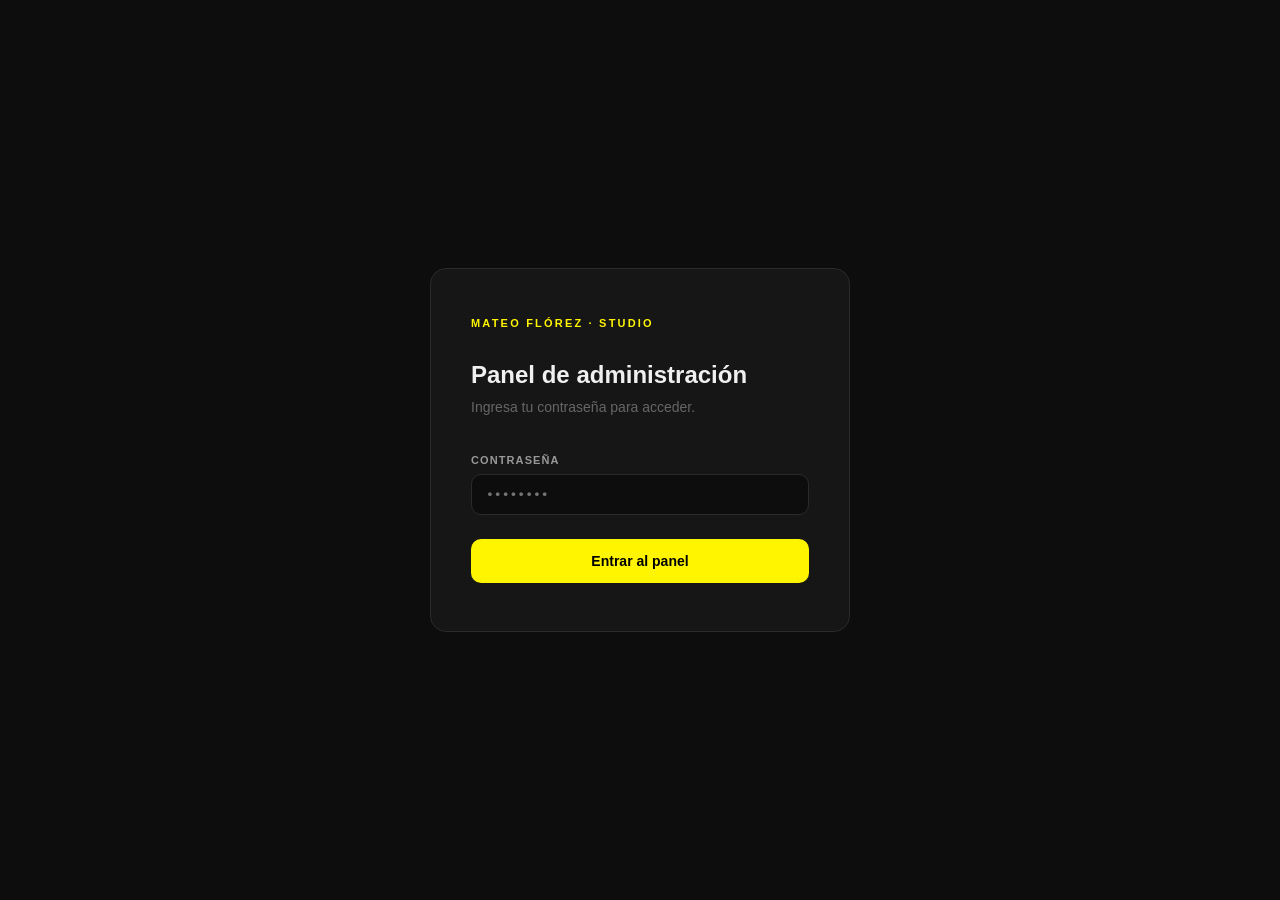
==== admin.html @ 08ffadc4 "agregar panel de administración" ====
<!DOCTYPE html>
<html lang="es">
<head>
  <meta charset="UTF-8" />
  <meta name="viewport" content="width=device-width, initial-scale=1.0" />
  <title>Panel — Mateo Flórez</title>
  <style>
    /* =============================================
       VARIABLES Y RESET
    ============================================= */
    :root {
      --bg: #0d0d0d;
      --surface: #161616;
      --surface2: #1e1e1e;
      --border: #2a2a2a;
      --accent: #fff500;
      --accent-dim: rgba(255, 245, 0, 0.12);
      --text: #f0f0f0;
      --text-muted: #666;
      --text-dim: #999;
      --danger: #ff4444;
      --danger-dim: rgba(255, 68, 68, 0.12);
      --success: #44ff88;
      --success-dim: rgba(68, 255, 136, 0.12);
      --radius: 10px;
      --font: 'DM Sans', sans-serif;
      --mono: 'DM Mono', monospace;
    }

    * { margin: 0; padding: 0; box-sizing: border-box; }

    body {
      background: var(--bg);
      color: var(--text);
      font-family: var(--font);
      font-size: 14px;
      min-height: 100vh;
    }

    @import url('https://fonts.googleapis.com/css2?family=DM+Sans:wght@300;400;500;600&family=DM+Mono:wght@400;500&display=swap');

    /* =============================================
       PANTALLA DE LOGIN
    ============================================= */
    #loginScreen {
      display: flex;
      align-items: center;
      justify-content: center;
      min-height: 100vh;
      padding: 24px;
    }

    .login-box {
      background: var(--surface);
      border: 1px solid var(--border);
      border-radius: 16px;
      padding: 48px 40px;
      width: 100%;
      max-width: 420px;
    }

    .login-logo {
      font-size: 11px;
      font-weight: 600;
      letter-spacing: 0.2em;
      text-transform: uppercase;
      color: var(--accent);
      margin-bottom: 32px;
    }

    .login-title {
      font-size: 24px;
      font-weight: 600;
      margin-bottom: 8px;
    }

    .login-sub {
      color: var(--text-muted);
      margin-bottom: 36px;
      line-height: 1.5;
    }

    .field {
      margin-bottom: 16px;
    }

    .field label {
      display: block;
      font-size: 11px;
      font-weight: 600;
      letter-spacing: 0.1em;
      text-transform: uppercase;
      color: var(--text-dim);
      margin-bottom: 8px;
    }

    .field input {
      width: 100%;
      background: var(--bg);
      border: 1px solid var(--border);
      border-radius: var(--radius);
      padding: 12px 14px;
      color: var(--text);
      font-family: var(--mono);
      font-size: 13px;
      outline: none;
      transition: border-color 0.2s;
    }

    .field input:focus {
      border-color: var(--accent);
    }

    .field-hint {
      font-size: 11px;
      color: var(--text-muted);
      margin-top: 6px;
      line-height: 1.5;
    }

    .btn-primary {
      width: 100%;
      background: var(--accent);
      color: #000;
      border: none;
      border-radius: var(--radius);
      padding: 14px;
      font-family: var(--font);
      font-size: 14px;
      font-weight: 600;
      cursor: pointer;
      margin-top: 8px;
      transition: opacity 0.2s;
    }

    .btn-primary:hover { opacity: 0.85; }

    .login-error {
      color: var(--danger);
      font-size: 12px;
      margin-top: 12px;
      display: none;
    }

    /* =============================================
       PANEL PRINCIPAL
    ============================================= */
    #adminPanel { display: none; }

    .topbar {
      position: sticky;
      top: 0;
      z-index: 100;
      background: rgba(13, 13, 13, 0.95);
      backdrop-filter: blur(12px);
      border-bottom: 1px solid var(--border);
      padding: 0 32px;
      height: 56px;
      display: flex;
      align-items: center;
      justify-content: space-between;
    }

    .topbar-left {
      display: flex;
      align-items: center;
      gap: 16px;
    }

    .topbar-logo {
      font-size: 11px;
      font-weight: 600;
      letter-spacing: 0.15em;
      text-transform: uppercase;
      color: var(--accent);
    }

    .topbar-sep {
      width: 1px;
      height: 16px;
      background: var(--border);
    }

    .topbar-title {
      font-size: 13px;
      color: var(--text-dim);
    }

    .topbar-right {
      display: flex;
      align-items: center;
      gap: 12px;
    }

    .btn-save {
      background: var(--accent);
      color: #000;
      border: none;
      border-radius: 8px;
      padding: 8px 20px;
      font-family: var(--font);
      font-size: 13px;
      font-weight: 600;
      cursor: pointer;
      transition: opacity 0.2s;
      display: flex;
      align-items: center;
      gap: 8px;
    }

    .btn-save:hover { opacity: 0.85; }
    .btn-save:disabled { opacity: 0.4; cursor: not-allowed; }

    .btn-logout {
      background: none;
      border: 1px solid var(--border);
      border-radius: 8px;
      padding: 8px 14px;
      color: var(--text-muted);
      font-family: var(--font);
      font-size: 13px;
      cursor: pointer;
      transition: all 0.2s;
    }

    .btn-logout:hover {
      border-color: var(--danger);
      color: var(--danger);
    }

    /* =============================================
       LAYOUT DEL PANEL
    ============================================= */
    .panel-layout {
      display: grid;
      grid-template-columns: 220px 1fr;
      min-height: calc(100vh - 56px);
    }

    /* Sidebar */
    .sidebar {
      border-right: 1px solid var(--border);
      padding: 24px 16px;
      position: sticky;
      top: 56px;
      height: calc(100vh - 56px);
      overflow-y: auto;
    }

    .sidebar-section {
      font-size: 10px;
      font-weight: 600;
      letter-spacing: 0.15em;
      text-transform: uppercase;
      color: var(--text-muted);
      padding: 0 12px;
      margin-bottom: 8px;
      margin-top: 24px;
    }

    .sidebar-section:first-child { margin-top: 0; }

    .nav-item {
      display: flex;
      align-items: center;
      gap: 10px;
      padding: 10px 12px;
      border-radius: 8px;
      cursor: pointer;
      color: var(--text-dim);
      font-size: 13px;
      font-weight: 500;
      transition: all 0.15s;
      border: none;
      background: none;
      width: 100%;
      text-align: left;
    }

    .nav-item:hover {
      background: var(--surface2);
      color: var(--text);
    }

    .nav-item.active {
      background: var(--accent-dim);
      color: var(--accent);
    }

    .nav-icon { font-size: 15px; }

    .nav-badge {
      margin-left: auto;
      background: var(--surface2);
      border-radius: 20px;
      padding: 2px 8px;
      font-size: 11px;
      font-family: var(--mono);
      color: var(--text-muted);
    }

    .nav-item.active .nav-badge {
      background: var(--accent-dim);
      color: var(--accent);
    }

    /* Content area */
    .content {
      padding: 32px;
      max-width: 860px;
    }

    /* =============================================
       SECCIONES
    ============================================= */
    .section { display: none; }
    .section.active { display: block; }

    .section-header {
      margin-bottom: 28px;
    }

    .section-title {
      font-size: 22px;
      font-weight: 600;
      margin-bottom: 6px;
    }

    .section-desc {
      color: var(--text-muted);
      line-height: 1.5;
    }

    /* =============================================
       CARDS DE ITEMS
    ============================================= */
    .items-list {
      display: flex;
      flex-direction: column;
      gap: 12px;
      margin-bottom: 20px;
    }

    .item-card {
      background: var(--surface);
      border: 1px solid var(--border);
      border-radius: var(--radius);
      padding: 20px;
      transition: border-color 0.2s;
    }

    .item-card:hover { border-color: #3a3a3a; }

    .item-card-header {
      display: flex;
      align-items: flex-start;
      justify-content: space-between;
      gap: 16px;
      margin-bottom: 16px;
    }

    .item-card-title {
      font-size: 15px;
      font-weight: 600;
    }

    .item-card-sub {
      font-size: 12px;
      color: var(--text-muted);
      margin-top: 3px;
    }

    .item-actions {
      display: flex;
      gap: 8px;
      flex-shrink: 0;
    }

    .btn-edit, .btn-delete {
      border: none;
      border-radius: 6px;
      padding: 6px 12px;
      font-family: var(--font);
      font-size: 12px;
      font-weight: 500;
      cursor: pointer;
      transition: all 0.15s;
    }

    .btn-edit {
      background: var(--surface2);
      color: var(--text-dim);
    }

    .btn-edit:hover {
      background: var(--accent-dim);
      color: var(--accent);
    }

    .btn-delete {
      background: var(--surface2);
      color: var(--text-muted);
    }

    .btn-delete:hover {
      background: var(--danger-dim);
      color: var(--danger);
    }

    /* Formulario inline de edición */
    .item-form {
      display: none;
      flex-direction: column;
      gap: 12px;
      padding-top: 16px;
      border-top: 1px solid var(--border);
    }

    .item-form.open { display: flex; }

    .form-row {
      display: grid;
      grid-template-columns: 1fr 1fr;
      gap: 12px;
    }

    .form-field {
      display: flex;
      flex-direction: column;
      gap: 6px;
    }

    .form-field label {
      font-size: 11px;
      font-weight: 600;
      letter-spacing: 0.08em;
      text-transform: uppercase;
      color: var(--text-muted);
    }

    .form-field input,
    .form-field textarea {
      background: var(--bg);
      border: 1px solid var(--border);
      border-radius: 8px;
      padding: 10px 12px;
      color: var(--text);
      font-family: var(--font);
      font-size: 13px;
      outline: none;
      transition: border-color 0.2s;
      resize: vertical;
    }

    .form-field input:focus,
    .form-field textarea:focus {
      border-color: var(--accent);
    }

    .form-field textarea { min-height: 80px; }

    .form-field.full { grid-column: 1 / -1; }

    .form-actions {
      display: flex;
      gap: 8px;
      justify-content: flex-end;
    }

    .btn-confirm {
      background: var(--accent);
      color: #000;
      border: none;
      border-radius: 8px;
      padding: 8px 16px;
      font-family: var(--font);
      font-size: 13px;
      font-weight: 600;
      cursor: pointer;
    }

    .btn-cancel {
      background: var(--surface2);
      color: var(--text-dim);
      border: none;
      border-radius: 8px;
      padding: 8px 16px;
      font-family: var(--font);
      font-size: 13px;
      cursor: pointer;
    }

    /* Botón agregar nuevo */
    .btn-add {
      display: flex;
      align-items: center;
      gap: 8px;
      background: none;
      border: 1px dashed var(--border);
      border-radius: var(--radius);
      padding: 14px 20px;
      color: var(--text-muted);
      font-family: var(--font);
      font-size: 13px;
      font-weight: 500;
      cursor: pointer;
      width: 100%;
      transition: all 0.2s;
    }

    .btn-add:hover {
      border-color: var(--accent);
      color: var(--accent);
      background: var(--accent-dim);
    }

    /* =============================================
       SECCIÓN REDES SOCIALES
    ============================================= */
    .redes-grid {
      display: flex;
      flex-direction: column;
      gap: 12px;
    }

    .red-item {
      background: var(--surface);
      border: 1px solid var(--border);
      border-radius: var(--radius);
      padding: 16px 20px;
      display: flex;
      align-items: center;
      gap: 16px;
    }

    .red-icon {
      width: 36px;
      height: 36px;
      border-radius: 8px;
      background: var(--surface2);
      display: flex;
      align-items: center;
      justify-content: center;
      font-size: 16px;
      flex-shrink: 0;
    }

    .red-label {
      font-size: 13px;
      font-weight: 600;
      min-width: 100px;
    }

    .red-input {
      flex: 1;
      background: var(--bg);
      border: 1px solid var(--border);
      border-radius: 8px;
      padding: 10px 12px;
      color: var(--text);
      font-family: var(--mono);
      font-size: 12px;
      outline: none;
      transition: border-color 0.2s;
    }

    .red-input:focus { border-color: var(--accent); }

    .red-status {
      width: 8px;
      height: 8px;
      border-radius: 50%;
      background: var(--border);
      flex-shrink: 0;
      transition: background 0.2s;
    }

    .red-status.active { background: var(--success); }

    /* =============================================
       TOAST DE NOTIFICACIONES
    ============================================= */
    .toast {
      position: fixed;
      bottom: 32px;
      right: 32px;
      background: var(--surface);
      border: 1px solid var(--border);
      border-radius: var(--radius);
      padding: 14px 20px;
      font-size: 13px;
      font-weight: 500;
      display: flex;
      align-items: center;
      gap: 10px;
      z-index: 1000;
      transform: translateY(80px);
      opacity: 0;
      transition: all 0.3s cubic-bezier(0.34, 1.56, 0.64, 1);
      max-width: 320px;
    }

    .toast.show {
      transform: translateY(0);
      opacity: 1;
    }

    .toast.success { border-color: var(--success); color: var(--success); }
    .toast.error { border-color: var(--danger); color: var(--danger); }
    .toast.loading { border-color: var(--accent); color: var(--accent); }

    /* =============================================
       ESTADO VACÍO
    ============================================= */
    .empty-state {
      text-align: center;
      padding: 48px 24px;
      color: var(--text-muted);
    }

    .empty-icon { font-size: 32px; margin-bottom: 12px; }
    .empty-text { font-size: 14px; }

    /* =============================================
       TAGS INPUT
    ============================================= */
    .tags-hint {
      font-size: 11px;
      color: var(--text-muted);
      margin-top: 4px;
    }

    /* Destacado toggle */
    .toggle-row {
      display: flex;
      align-items: center;
      gap: 10px;
      font-size: 13px;
      color: var(--text-dim);
    }

    .toggle {
      appearance: none;
      width: 36px;
      height: 20px;
      background: var(--surface2);
      border-radius: 20px;
      cursor: pointer;
      position: relative;
      transition: background 0.2s;
      border: 1px solid var(--border);
    }

    .toggle::after {
      content: '';
      position: absolute;
      width: 14px;
      height: 14px;
      background: var(--text-muted);
      border-radius: 50%;
      top: 2px;
      left: 2px;
      transition: all 0.2s;
    }

    .toggle:checked {
      background: var(--accent-dim);
      border-color: var(--accent);
    }

    .toggle:checked::after {
      left: 18px;
      background: var(--accent);
    }
  </style>
</head>
<body>

<!-- =============================================
     PANTALLA DE LOGIN
============================================= -->
<div id="loginScreen">
  <div class="login-box">
    <div class="login-logo">Mateo Flórez · Studio</div>
    <h1 class="login-title">Panel de administración</h1>
    <p class="login-sub">Ingresa tu contraseña para acceder.</p>

    <div class="field">
      <label>Contraseña</label>
      <input type="password" id="inputPassword" placeholder="••••••••" onkeydown="if(event.key==='Enter') login()" />
    </div>


    <button class="btn-primary" onclick="login()">Entrar al panel</button>
    <p class="login-error" id="loginError">Contraseña incorrecta. Intenta de nuevo.</p>
  </div>
</div>

<!-- =============================================
     PANEL PRINCIPAL
============================================= -->
<div id="adminPanel">

  <!-- Topbar -->
  <div class="topbar">
    <div class="topbar-left">
      <span class="topbar-logo">MF · Admin</span>
      <div class="topbar-sep"></div>
      <span class="topbar-title">Panel de edición</span>
    </div>
    <div class="topbar-right">
      <button class="btn-save" id="btnSave" onclick="guardarCambios()">
        <span>💾</span> Publicar cambios
      </button>
      <button class="btn-logout" onclick="mostrarCambiarPassword()" style="border-color:var(--border);">🔑 Contraseña</button>
      <button class="btn-logout" onclick="logout()">Salir</button>
    </div>
  </div>

  <!-- Layout -->
  <div class="panel-layout">

    <!-- Sidebar -->
    <nav class="sidebar">
      <div class="sidebar-section">Contenido</div>
      <button class="nav-item active" onclick="cambiarSeccion('videos', this)">
        <span class="nav-icon">🎬</span>
        Videos
        <span class="nav-badge" id="badge-videos">0</span>
      </button>
      <button class="nav-item" onclick="cambiarSeccion('experiencia', this)">
        <span class="nav-icon">🏢</span>
        Experiencia
        <span class="nav-badge" id="badge-experiencia">0</span>
      </button>
      <button class="nav-item" onclick="cambiarSeccion('testimonios', this)">
        <span class="nav-icon">💬</span>
        Testimonios
        <span class="nav-badge" id="badge-testimonios">0</span>
      </button>

      <div class="sidebar-section">Contacto</div>
      <button class="nav-item" onclick="cambiarSeccion('redes', this)">
        <span class="nav-icon">🔗</span>
        Redes sociales
      </button>
    </nav>

    <!-- Contenido -->
    <main class="content">

      <!-- ==================== VIDEOS ==================== -->
      <div class="section active" id="sec-videos">
        <div class="section-header">
          <h2 class="section-title">Videos del portafolio</h2>
          <p class="section-desc">Agrega o edita los proyectos que aparecen en tu portafolio. Necesitas el ID del video en Vimeo (los números al final de la URL).</p>
        </div>

        <div class="items-list" id="list-videos"></div>

        <button class="btn-add" onclick="agregarVideo()">
          <span>＋</span> Agregar video
        </button>
      </div>

      <!-- ==================== EXPERIENCIA ==================== -->
      <div class="section" id="sec-experiencia">
        <div class="section-header">
          <h2 class="section-title">Trayectoria</h2>
          <p class="section-desc">Agrega, edita o elimina las empresas y proyectos con los que has trabajado.</p>
        </div>

        <div class="items-list" id="list-experiencia"></div>

        <button class="btn-add" onclick="agregarExperiencia()">
          <span>＋</span> Agregar empresa
        </button>
      </div>

      <!-- ==================== TESTIMONIOS ==================== -->
      <div class="section" id="sec-testimonios">
        <div class="section-header">
          <h2 class="section-title">Testimonios</h2>
          <p class="section-desc">Lo que dicen tus clientes y colaboradores sobre tu trabajo.</p>
        </div>

        <div class="items-list" id="list-testimonios"></div>

        <button class="btn-add" onclick="agregarTestimonio()">
          <span>＋</span> Agregar testimonio
        </button>
      </div>

      <!-- ==================== REDES ==================== -->
      <div class="section" id="sec-redes">
        <div class="section-header">
          <h2 class="section-title">Redes sociales</h2>
          <p class="section-desc">Pega la URL completa de cada red. Las que estén vacías no aparecerán en tu portafolio.</p>
        </div>

        <div class="redes-grid">
          <div class="red-item">
            <div class="red-icon">📱</div>
            <span class="red-label">WhatsApp</span>
            <input class="red-input" id="red-whatsapp" type="text" placeholder="https://wa.me/57..." oninput="actualizarEstadoRed(this)" />
            <div class="red-status" id="status-whatsapp"></div>
          </div>
          <div class="red-item">
            <div class="red-icon">✉️</div>
            <span class="red-label">Email</span>
            <input class="red-input" id="red-email" type="text" placeholder="tucorreo@gmail.com" oninput="actualizarEstadoRed(this)" />
            <div class="red-status" id="status-email"></div>
          </div>
          <div class="red-item">
            <div class="red-icon">📸</div>
            <span class="red-label">Instagram</span>
            <input class="red-input" id="red-instagram" type="text" placeholder="https://instagram.com/..." oninput="actualizarEstadoRed(this)" />
            <div class="red-status" id="status-instagram"></div>
          </div>
          <div class="red-item">
            <div class="red-icon">▶️</div>
            <span class="red-label">YouTube</span>
            <input class="red-input" id="red-youtube" type="text" placeholder="https://youtube.com/..." oninput="actualizarEstadoRed(this)" />
            <div class="red-status" id="status-youtube"></div>
          </div>
          <div class="red-item">
            <div class="red-icon">💼</div>
            <span class="red-label">LinkedIn</span>
            <input class="red-input" id="red-linkedin" type="text" placeholder="https://linkedin.com/in/..." oninput="actualizarEstadoRed(this)" />
            <div class="red-status" id="status-linkedin"></div>
          </div>
        </div>
      </div>

    </main>
  </div>
</div>

<!-- Toast de notificaciones -->
<div class="toast" id="toast"></div>

<script>
// ============================================================
// CONFIGURACIÓN
// ============================================================
const CONFIG = {
  repoOwner: 'rincongabrielgit ',     // Tu usuario de GitHub
  repoName:'MateoFlores.github.io',   // El nombre exacto de tu repositorio
  dataPath: 'data.json',          // Ruta del archivo dentro del repo
  // Token de GitHub — solo tú lo ves en el código
  githubToken: 'PEGA_TU_GITHUB_TOKEN_AQUI',
  // Contraseña maestra de emergencia — solo tú la sabes
  // Está hasheada: nunca aparece en texto plano
  masterHash: '324adeed26b9112913942a024e9e8df528a057eb5e8313fde74b4978fafaa342'
};
// ============================================================

// Contraseña inicial de Mateo — se reemplaza cuando él la cambia
// Esta es la contraseña genérica: forMoove
const PASS_INICIAL_HASH = 'b57295c27e1f1670f7f40a0a246fb0607b1a6e88b7e0c5e331b81a6c1fed3d0d';

// Estado en memoria
let datos = { videos: [], experiencia: [], testimonios: [], redes: {}, _config: {} };
let esMaster = false; // true si entró con la llave maestra

// ============================================================
// HASH — convierte una contraseña en un código irreversible
// Usamos SHA-256, el estándar de la industria.
// "irreversible" significa que del hash no puedes sacar
// la contraseña original — solo puedes comparar hashes.
// ============================================================
async function hashear(texto) {
  const encoder = new TextEncoder();
  const data = encoder.encode(texto);
  const hashBuffer = await crypto.subtle.digest('SHA-256', data);
  const hashArray = Array.from(new Uint8Array(hashBuffer));
  return hashArray.map(b => b.toString(16).padStart(2, '0')).join('');
}

// ============================================================
// LOGIN
// ============================================================
async function login() {
  const pass = document.getElementById('inputPassword').value;
  const error = document.getElementById('loginError');
  error.style.display = 'none';

  if (!pass) {
    error.textContent = 'Escribe tu contraseña.';
    error.style.display = 'block';
    return;
  }

  const hash = await hashear(pass);

  // ¿Es la contraseña maestra?
  if (hash === CONFIG.masterHash) {
    esMaster = true;
    entrarAlPanel();
    return;
  }

  // ¿Es la contraseña de Mateo?
  // Primero cargamos el data.json para ver si ya cambió su contraseña
  mostrarToast('Verificando...', 'loading');
  await cargarDatosParaLogin();

  const hashGuardado = datos._config?.passwordHash || PASS_INICIAL_HASH;

  if (hash === hashGuardado) {
    esMaster = false;
    entrarAlPanel();
  } else {
    mostrarToast('', '');
    error.textContent = 'Contraseña incorrecta.';
    error.style.display = 'block';
  }
}

function entrarAlPanel() {
  localStorage.setItem('admin_session', 'activa');
  document.getElementById('loginScreen').style.display = 'none';
  document.getElementById('adminPanel').style.display = 'block';

  // Si entró como master, mostrar indicador
  if (esMaster) {
    document.querySelector('.topbar-title').textContent = '⚡ Acceso maestro';
  }

  cargarDatos();
}

function logout() {
  localStorage.removeItem('admin_session');
  location.reload();
}

// Auto-login por sesión activa en el mismo navegador
window.addEventListener('DOMContentLoaded', async () => {
  const sesion = localStorage.getItem('admin_session');
  if (sesion === 'activa') {
    await cargarDatosParaLogin();
    entrarAlPanel();
  }
});

// ============================================================
// CAMBIAR CONTRASEÑA — disponible desde el panel
// ============================================================
function mostrarCambiarPassword() {
  const html = `
    <div style="position:fixed;inset:0;background:rgba(0,0,0,0.7);z-index:200;display:flex;align-items:center;justify-content:center;" id="modalPass">
      <div style="background:var(--surface);border:1px solid var(--border);border-radius:16px;padding:36px;width:100%;max-width:400px;">
        <h3 style="font-size:18px;font-weight:600;margin-bottom:8px;">Cambiar contraseña</h3>
        <p style="color:var(--text-muted);font-size:13px;margin-bottom:24px;">La nueva contraseña se guarda de forma segura en el repositorio.</p>
        <div class="field" style="margin-bottom:14px;">
          <label style="display:block;font-size:11px;font-weight:600;letter-spacing:0.1em;text-transform:uppercase;color:var(--text-dim);margin-bottom:8px;">Nueva contraseña</label>
          <input type="password" id="newPass1" style="width:100%;background:var(--bg);border:1px solid var(--border);border-radius:8px;padding:12px;color:var(--text);font-size:13px;outline:none;" placeholder="Mínimo 8 caracteres" />
        </div>
        <div class="field" style="margin-bottom:24px;">
          <label style="display:block;font-size:11px;font-weight:600;letter-spacing:0.1em;text-transform:uppercase;color:var(--text-dim);margin-bottom:8px;">Confirmar contraseña</label>
          <input type="password" id="newPass2" style="width:100%;background:var(--bg);border:1px solid var(--border);border-radius:8px;padding:12px;color:var(--text);font-size:13px;outline:none;" placeholder="Repite la contraseña" />
        </div>
        <div style="display:flex;gap:10px;justify-content:flex-end;">
          <button onclick="document.getElementById('modalPass').remove()" style="background:var(--surface2);color:var(--text-dim);border:none;border-radius:8px;padding:10px 16px;font-family:var(--font);font-size:13px;cursor:pointer;">Cancelar</button>
          <button onclick="confirmarCambioPassword()" style="background:var(--accent);color:#000;border:none;border-radius:8px;padding:10px 16px;font-family:var(--font);font-size:13px;font-weight:600;cursor:pointer;">Guardar contraseña</button>
        </div>
      </div>
    </div>
  `;
  document.body.insertAdjacentHTML('beforeend', html);
}

async function confirmarCambioPassword() {
  const p1 = document.getElementById('newPass1').value;
  const p2 = document.getElementById('newPass2').value;

  if (p1.length < 8) {
    mostrarToast('La contraseña debe tener al menos 8 caracteres', 'error');
    return;
  }

  if (p1 !== p2) {
    mostrarToast('Las contraseñas no coinciden', 'error');
    return;
  }

  const nuevoHash = await hashear(p1);
  datos._config = datos._config || {};
  datos._config.passwordHash = nuevoHash;

  document.getElementById('modalPass').remove();
  await guardarCambios();
  mostrarToast('✓ Contraseña actualizada correctamente', 'success');
}

// ============================================================
// CARGAR DATOS DESDE GITHUB
// ============================================================
async function fetchDatosGitHub() {
  const url = `https://api.github.com/repos/${CONFIG.repoOwner}/${CONFIG.repoName}/contents/${CONFIG.dataPath}`;
  const res = await fetch(url, {
    headers: {
      'Authorization': `Bearer ${CONFIG.githubToken}`,
      'Accept': 'application/vnd.github.v3+json'
    }
  });
  if (!res.ok) throw new Error('No se pudo cargar el archivo');
  const archivo = await res.json();
  const contenido = atob(archivo.content.replace(/\n/g, ''));
  return JSON.parse(contenido);
}

// Carga silenciosa para verificar contraseña en el login
async function cargarDatosParaLogin() {
  try {
    datos = await fetchDatosGitHub();
  } catch (e) {
    datos = { videos: [], experiencia: [], testimonios: [], redes: {}, _config: {} };
  }
}

async function cargarDatos() {
  mostrarToast('Cargando datos...', 'loading');
  try {
    datos = await fetchDatosGitHub();
    renderizarTodo();
    mostrarToast('Datos cargados', 'success');
  } catch (e) {
    mostrarToast('Error al cargar. Verifica la configuración del panel.', 'error');
  }
}

// ============================================================
// RENDERIZAR TODAS LAS SECCIONES
// ============================================================
function renderizarTodo() {
  renderizarVideos();
  renderizarExperiencia();
  renderizarTestimonios();
  renderizarRedes();
  actualizarBadges();
}

// ============================================================
// VIDEOS
// ============================================================
function renderizarVideos() {
  const lista = document.getElementById('list-videos');

  if (!datos.videos.length) {
    lista.innerHTML = '<div class="empty-state"><div class="empty-icon">🎬</div><div class="empty-text">Aún no hay videos. Agrega el primero.</div></div>';
    return;
  }

  lista.innerHTML = datos.videos.map((v, i) => `
    <div class="item-card" id="card-video-${i}">
      <div class="item-card-header">
        <div>
          <div class="item-card-title">${v.titulo || 'Sin título'}</div>
          <div class="item-card-sub">ID: ${v.id} · ${v.categoria} ${v.destacado ? '· ⭐ Destacado' : ''}</div>
        </div>
        <div class="item-actions">
          <button class="btn-edit" onclick="toggleFormVideo(${i})">Editar</button>
          <button class="btn-delete" onclick="eliminarVideo(${i})">Eliminar</button>
        </div>
      </div>
      <div class="item-form" id="form-video-${i}">
        <div class="form-row">
          <div class="form-field">
            <label>ID de Vimeo</label>
            <input type="text" value="${v.id}" onchange="datos.videos[${i}].id = this.value" placeholder="1190672192" />
          </div>
          <div class="form-field">
            <label>Categoría</label>
            <input type="text" value="${v.categoria}" onchange="datos.videos[${i}].categoria = this.value" placeholder="Reel · 2025" />
          </div>
        </div>
        <div class="form-field full">
          <label>Título</label>
          <input type="text" value="${v.titulo}" onchange="datos.videos[${i}].titulo = this.value; actualizarTituloCard('video', ${i}, this.value)" placeholder="Demo — Trabajos Audiovisuales" />
        </div>
        <div class="form-field full">
          <label>URL de la imagen de portada (Cover)</label>
          <input type="text" value="${v.coverUrl || ''}" onchange="datos.videos[${i}].coverUrl = this.value" placeholder="https://i.vimeocdn.com/..." />
        </div>
        <div class="toggle-row">
          <input type="checkbox" class="toggle" ${v.destacado ? 'checked' : ''} onchange="datos.videos[${i}].destacado = this.checked" />
          Video destacado (aparece más grande en la grilla)
        </div>
        <div class="form-actions">
          <button class="btn-cancel" onclick="toggleFormVideo(${i})">Cerrar</button>
        </div>
      </div>
    </div>
  `).join('');
}

function toggleFormVideo(i) {
  document.getElementById(`form-video-${i}`).classList.toggle('open');
}

function agregarVideo() {
  datos.videos.push({
    id: '',
    titulo: 'Nuevo video',
    categoria: '',
    coverUrl: '',
    destacado: false
  });
  renderizarVideos();
  actualizarBadges();
  // Abrir el form del nuevo directamente
  setTimeout(() => toggleFormVideo(datos.videos.length - 1), 50);
}

function eliminarVideo(i) {
  if (!confirm(`¿Eliminar "${datos.videos[i].titulo}"?`)) return;
  datos.videos.splice(i, 1);
  renderizarVideos();
  actualizarBadges();
}

// ============================================================
// EXPERIENCIA
// ============================================================
function renderizarExperiencia() {
  const lista = document.getElementById('list-experiencia');

  if (!datos.experiencia.length) {
    lista.innerHTML = '<div class="empty-state"><div class="empty-icon">🏢</div><div class="empty-text">Aún no hay empresas. Agrega la primera.</div></div>';
    return;
  }

  lista.innerHTML = datos.experiencia.map((e, i) => `
    <div class="item-card" id="card-exp-${i}">
      <div class="item-card-header">
        <div>
          <div class="item-card-title">${e.empresa || 'Sin nombre'}</div>
          <div class="item-card-sub">${e.fechas} · ${e.cargo}</div>
        </div>
        <div class="item-actions">
          <button class="btn-edit" onclick="toggleFormExp(${i})">Editar</button>
          <button class="btn-delete" onclick="eliminarExp(${i})">Eliminar</button>
        </div>
      </div>
      <div class="item-form" id="form-exp-${i}">
        <div class="form-row">
          <div class="form-field">
            <label>Empresa</label>
            <input type="text" value="${e.empresa}" onchange="datos.experiencia[${i}].empresa = this.value; actualizarTituloCard('exp', ${i}, this.value)" placeholder="Nombre de la empresa" />
          </div>
          <div class="form-field">
            <label>Fechas</label>
            <input type="text" value="${e.fechas}" onchange="datos.experiencia[${i}].fechas = this.value" placeholder="2023 — 2024" />
          </div>
        </div>
        <div class="form-field full">
          <label>Cargo / Rol</label>
          <input type="text" value="${e.cargo}" onchange="datos.experiencia[${i}].cargo = this.value" placeholder="Director Creativo · Redes & Marketing" />
        </div>
        <div class="form-field full">
          <label>Descripción</label>
          <textarea onchange="datos.experiencia[${i}].descripcion = this.value" placeholder="Describe tu trabajo aquí...">${e.descripcion}</textarea>
        </div>
        <div class="form-field full">
          <label>Tags (separados por coma)</label>
          <input type="text" value="${(e.tags || []).join(', ')}" onchange="datos.experiencia[${i}].tags = this.value.split(',').map(t => t.trim()).filter(Boolean)" placeholder="Filmmaking, Dirección Creativa, Redes Sociales" />
          <span class="tags-hint">Escribe las etiquetas separadas por coma</span>
        </div>
        <div class="form-actions">
          <button class="btn-cancel" onclick="toggleFormExp(${i})">Cerrar</button>
        </div>
      </div>
    </div>
  `).join('');
}

function toggleFormExp(i) {
  document.getElementById(`form-exp-${i}`).classList.toggle('open');
}

function agregarExperiencia() {
  datos.experiencia.push({
    empresa: 'Nueva empresa',
    fechas: '2024 — Presente',
    cargo: '',
    descripcion: '',
    tags: []
  });
  renderizarExperiencia();
  actualizarBadges();
  setTimeout(() => toggleFormExp(datos.experiencia.length - 1), 50);
}

function eliminarExp(i) {
  if (!confirm(`¿Eliminar "${datos.experiencia[i].empresa}"?`)) return;
  datos.experiencia.splice(i, 1);
  renderizarExperiencia();
  actualizarBadges();
}

// ============================================================
// TESTIMONIOS
// ============================================================
function renderizarTestimonios() {
  const lista = document.getElementById('list-testimonios');

  if (!datos.testimonios.length) {
    lista.innerHTML = '<div class="empty-state"><div class="empty-icon">💬</div><div class="empty-text">Aún no hay testimonios. Agrega el primero.</div></div>';
    return;
  }

  lista.innerHTML = datos.testimonios.map((t, i) => `
    <div class="item-card" id="card-test-${i}">
      <div class="item-card-header">
        <div>
          <div class="item-card-title">${t.nombre || 'Sin nombre'}</div>
          <div class="item-card-sub">${t.cargo}</div>
        </div>
        <div class="item-actions">
          <button class="btn-edit" onclick="toggleFormTest(${i})">Editar</button>
          <button class="btn-delete" onclick="eliminarTestimonio(${i})">Eliminar</button>
        </div>
      </div>
      <div class="item-form" id="form-test-${i}">
        <div class="form-field full">
          <label>Testimonio</label>
          <textarea onchange="datos.testimonios[${i}].texto = this.value" placeholder="Lo que dijo sobre tu trabajo...">${t.texto}</textarea>
        </div>
        <div class="form-row">
          <div class="form-field">
            <label>Nombre</label>
            <input type="text" value="${t.nombre}" onchange="datos.testimonios[${i}].nombre = this.value; actualizarTituloCard('test', ${i}, this.value)" placeholder="Carlos R." />
          </div>
          <div class="form-field">
            <label>Cargo / Rol</label>
            <input type="text" value="${t.cargo}" onchange="datos.testimonios[${i}].cargo = this.value" placeholder="Director · Empresa" />
          </div>
        </div>
        <div class="form-field">
          <label>Iniciales (para el avatar)</label>
          <input type="text" value="${t.iniciales}" onchange="datos.testimonios[${i}].iniciales = this.value" placeholder="CR" maxlength="2" />
        </div>
        <div class="form-actions">
          <button class="btn-cancel" onclick="toggleFormTest(${i})">Cerrar</button>
        </div>
      </div>
    </div>
  `).join('');
}

function toggleFormTest(i) {
  document.getElementById(`form-test-${i}`).classList.toggle('open');
}

function agregarTestimonio() {
  datos.testimonios.push({
    texto: '',
    nombre: 'Nuevo testimonio',
    cargo: '',
    iniciales: ''
  });
  renderizarTestimonios();
  actualizarBadges();
  setTimeout(() => toggleFormTest(datos.testimonios.length - 1), 50);
}

function eliminarTestimonio(i) {
  if (!confirm(`¿Eliminar el testimonio de "${datos.testimonios[i].nombre}"?`)) return;
  datos.testimonios.splice(i, 1);
  renderizarTestimonios();
  actualizarBadges();
}

// ============================================================
// REDES SOCIALES
// ============================================================
function renderizarRedes() {
  const redes = datos.redes || {};
  const campos = ['whatsapp', 'email', 'instagram', 'youtube', 'linkedin'];
  campos.forEach(red => {
    const input = document.getElementById(`red-${red}`);
    const status = document.getElementById(`status-${red}`);
    if (input) {
      input.value = redes[red] || '';
      if (status) status.classList.toggle('active', !!redes[red]);
    }
  });
}

function actualizarEstadoRed(input) {
  const key = input.id.replace('red-', '');
  datos.redes[key] = input.value.trim();
  const status = document.getElementById(`status-${key}`);
  if (status) status.classList.toggle('active', !!input.value.trim());
}

// ============================================================
// GUARDAR EN GITHUB
// ============================================================
// Este es el momento clave: tomamos todos los datos en memoria,
// los convertemos a JSON, los codificamos en Base64, y le
// decimos a GitHub "reemplaza el archivo con esto".
// GitHub crea un commit automático con el cambio.
// ============================================================
async function guardarCambios() {
  const btn = document.getElementById('btnSave');
  btn.disabled = true;
  mostrarToast('Publicando cambios...', 'loading');

  try {
    // Paso 1: obtener el SHA del archivo actual
    // GitHub necesita el SHA para verificar que estás editando
    // la versión más reciente y evitar conflictos.
    const url = `https://api.github.com/repos/${CONFIG.repoOwner}/${CONFIG.repoName}/contents/${CONFIG.dataPath}`;

    const resActual = await fetch(url, {
      headers: {
        'Authorization': `Bearer ${CONFIG.githubToken}`,
        'Accept': 'application/vnd.github.v3+json'
      }
    });

    const archivoActual = await resActual.json();
    const sha = archivoActual.sha;

    // Paso 2: convertir los datos a JSON y luego a Base64
    const contenidoJSON = JSON.stringify(datos, null, 2);
    const contenidoBase64 = btoa(unescape(encodeURIComponent(contenidoJSON)));

    // Paso 3: hacer el PUT — escribir el archivo nuevo
    const resPut = await fetch(url, {
      method: 'PUT',
      headers: {
        'Authorization': `Bearer ${CONFIG.githubToken}`,
        'Accept': 'application/vnd.github.v3+json',
        'Content-Type': 'application/json'
      },
      body: JSON.stringify({
        message: 'Panel: actualizar contenido del portafolio',
        content: contenidoBase64,
        sha: sha
      })
    });

    if (!resPut.ok) {
      const err = await resPut.json();
      throw new Error(err.message || 'Error al guardar');
    }

    mostrarToast('✓ Publicado. Los cambios aparecen en ~1 minuto.', 'success');
  } catch (e) {
    mostrarToast(`Error: ${e.message}`, 'error');
  } finally {
    btn.disabled = false;
  }
}

// ============================================================
// UTILIDADES
// ============================================================
function cambiarSeccion(id, btn) {
  document.querySelectorAll('.section').forEach(s => s.classList.remove('active'));
  document.querySelectorAll('.nav-item').forEach(n => n.classList.remove('active'));
  document.getElementById(`sec-${id}`).classList.add('active');
  btn.classList.add('active');
}

function actualizarBadges() {
  document.getElementById('badge-videos').textContent = datos.videos.length;
  document.getElementById('badge-experiencia').textContent = datos.experiencia.length;
  document.getElementById('badge-testimonios').textContent = datos.testimonios.length;
}

function actualizarTituloCard(tipo, i, valor) {
  const prefijo = tipo === 'video' ? 'card-video' : tipo === 'exp' ? 'card-exp' : 'card-test';
  const card = document.getElementById(`${prefijo}-${i}`);
  if (card) card.querySelector('.item-card-title').textContent = valor || 'Sin nombre';
}

let toastTimeout;
function mostrarToast(msg, tipo = 'success') {
  const toast = document.getElementById('toast');
  toast.textContent = msg;
  toast.className = `toast ${tipo} show`;
  clearTimeout(toastTimeout);
  if (tipo !== 'loading') {
    toastTimeout = setTimeout(() => toast.classList.remove('show'), 3500);
  }
}
</script>
</body>
</html>
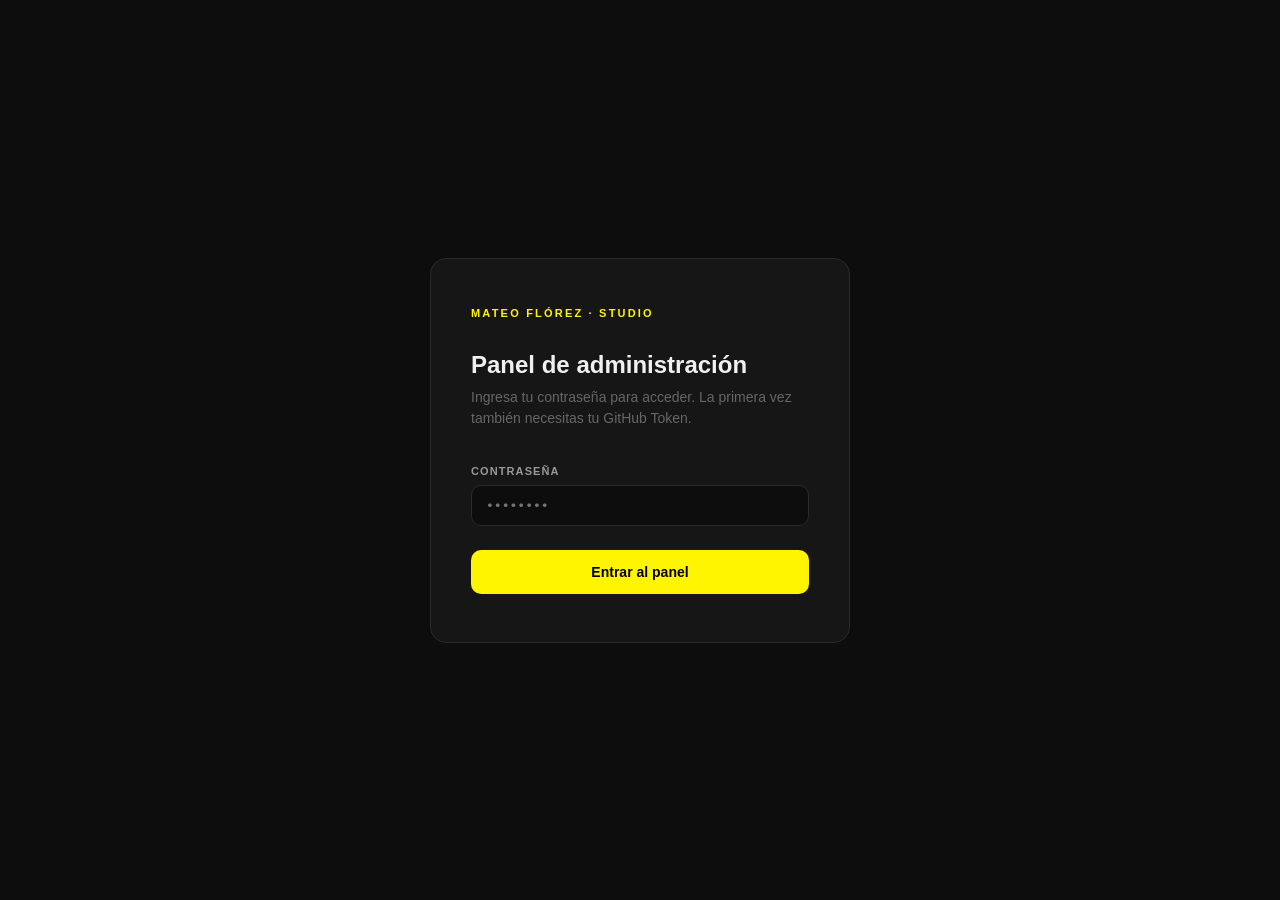
==== commit 04fd0691: "token via localStorage — nunca en el código" ====
--- a/admin.html
+++ b/admin.html
@@ -683,7 +683,7 @@
   <div class="login-box">
     <div class="login-logo">Mateo Flórez · Studio</div>
     <h1 class="login-title">Panel de administración</h1>
-    <p class="login-sub">Ingresa tu contraseña para acceder.</p>
+    <p class="login-sub">Ingresa tu contraseña para acceder. La primera vez también necesitas tu GitHub Token.</p>
 
     <div class="field">
       <label>Contraseña</label>
@@ -714,6 +714,7 @@
       </button>
       <button class="btn-logout" onclick="mostrarCambiarPassword()" style="border-color:var(--border);">🔑 Contraseña</button>
       <button class="btn-logout" onclick="logout()">Salir</button>
+      <button class="btn-logout" onclick="olvidarToken()" style="font-size:11px;padding:6px 10px;" title="Quitar token guardado">🔑 Token</button>
     </div>
   </div>
 
@@ -844,11 +845,11 @@
 // CONFIGURACIÓN
 // ============================================================
 const CONFIG = {
-  repoOwner: 'rincongabrielgit ',     // Tu usuario de GitHub
-  repoName:'MateoFlores.github.io',   // El nombre exacto de tu repositorio
+  repoOwner: 'rincongabriel',     // Tu usuario de GitHub
+  repoName: 'NOMBRE-DEL-REPO',   // El nombre exacto de tu repositorio
   dataPath: 'data.json',          // Ruta del archivo dentro del repo
   // Token de GitHub — solo tú lo ves en el código
-  githubToken: 'PEGA_TU_GITHUB_TOKEN_AQUI',
+  githubToken: '', // Se carga desde localStorage — nunca va en el código
   // Contraseña maestra de emergencia — solo tú la sabes
   // Está hasheada: nunca aparece en texto plano
   masterHash: '324adeed26b9112913942a024e9e8df528a057eb5e8313fde74b4978fafaa342'
@@ -889,6 +890,18 @@
     error.textContent = 'Escribe tu contraseña.';
     error.style.display = 'block';
     return;
+  }
+
+  // Si no hay token guardado, tomarlo del campo y guardarlo
+  if (!CONFIG.githubToken) {
+    const tokenIngresado = document.getElementById('inputToken')?.value?.trim();
+    if (!tokenIngresado) {
+      error.textContent = 'La primera vez necesitas ingresar tu GitHub Token.';
+      error.style.display = 'block';
+      return;
+    }
+    CONFIG.githubToken = tokenIngresado;
+    localStorage.setItem('github_token', tokenIngresado);
   }
 
   const hash = await hashear(pass);
@@ -935,10 +948,28 @@
   location.reload();
 }
 
+function olvidarToken() {
+  if (confirm('¿Quitar el token guardado? La próxima vez tendrás que ingresarlo de nuevo.')) {
+    localStorage.removeItem('github_token');
+    localStorage.removeItem('admin_session');
+    CONFIG.githubToken = '';
+    location.reload();
+  }
+}
+
 // Auto-login por sesión activa en el mismo navegador
 window.addEventListener('DOMContentLoaded', async () => {
+  // Si hay token guardado en el navegador, lo cargamos al CONFIG
+  const tokenGuardado = localStorage.getItem('github_token');
+  if (tokenGuardado) {
+    CONFIG.githubToken = tokenGuardado;
+  } else {
+    // Primera vez — mostrar campo de token
+    document.getElementById('campoToken').style.display = 'block';
+  }
+
   const sesion = localStorage.getItem('admin_session');
-  if (sesion === 'activa') {
+  if (sesion === 'activa' && tokenGuardado) {
     await cargarDatosParaLogin();
     entrarAlPanel();
   }
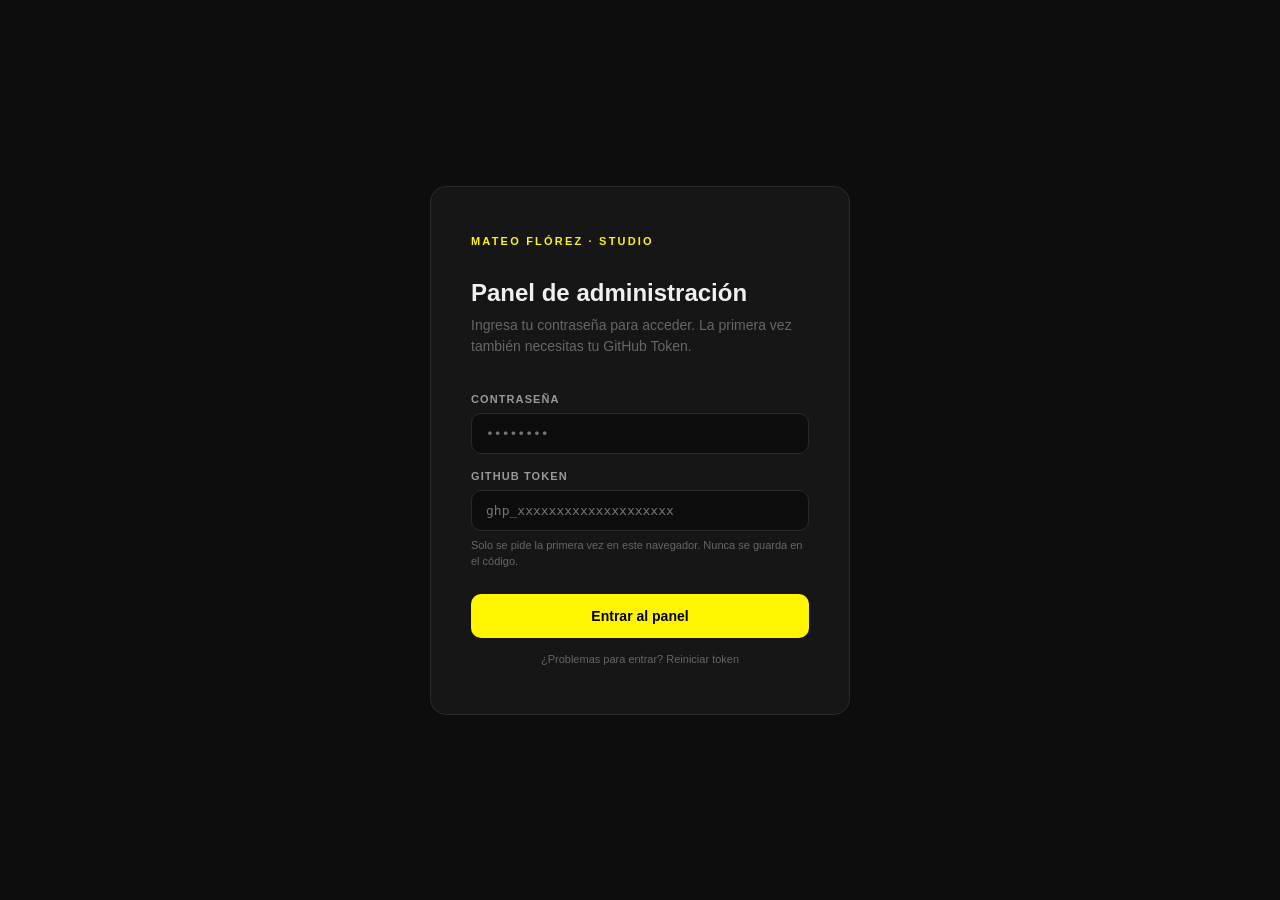
==== commit d7cbce03: "fix login — campo token siempre visible la primera vez" ====
--- a/admin.html
+++ b/admin.html
@@ -690,9 +690,17 @@
       <input type="password" id="inputPassword" placeholder="••••••••" onkeydown="if(event.key==='Enter') login()" />
     </div>
 
+    <div class="field" id="campoToken">
+      <label>GitHub Token</label>
+      <input type="password" id="inputToken" placeholder="ghp_xxxxxxxxxxxxxxxxxxxx" />
+      <p class="field-hint">Solo se pide la primera vez en este navegador. Nunca se guarda en el código.</p>
+    </div>
 
     <button class="btn-primary" onclick="login()">Entrar al panel</button>
-    <p class="login-error" id="loginError">Contraseña incorrecta. Intenta de nuevo.</p>
+    <p style="text-align:center;margin-top:12px;">
+      <a href="#" onclick="resetearToken()" style="font-size:11px;color:var(--text-muted);text-decoration:none;">¿Problemas para entrar? Reiniciar token</a>
+    </p>
+    <p class="login-error" id="loginError"></p>
   </div>
 </div>
 
@@ -959,10 +967,12 @@
 
 // Auto-login por sesión activa en el mismo navegador
 window.addEventListener('DOMContentLoaded', async () => {
-  // Si hay token guardado en el navegador, lo cargamos al CONFIG
   const tokenGuardado = localStorage.getItem('github_token');
+
   if (tokenGuardado) {
+    // Token ya guardado — ocultar campo de token
     CONFIG.githubToken = tokenGuardado;
+    document.getElementById('campoToken').style.display = 'none';
   } else {
     // Primera vez — mostrar campo de token
     document.getElementById('campoToken').style.display = 'block';
@@ -974,6 +984,15 @@
     entrarAlPanel();
   }
 });
+
+function resetearToken() {
+  localStorage.removeItem('github_token');
+  localStorage.removeItem('admin_session');
+  CONFIG.githubToken = '';
+  document.getElementById('campoToken').style.display = 'block';
+  document.getElementById('inputToken').value = '';
+  document.getElementById('loginError').style.display = 'none';
+}
 
 // ============================================================
 // CAMBIAR CONTRASEÑA — disponible desde el panel
@@ -1422,4 +1441,4 @@
 }
 </script>
 </body>
-</html>+</html>
